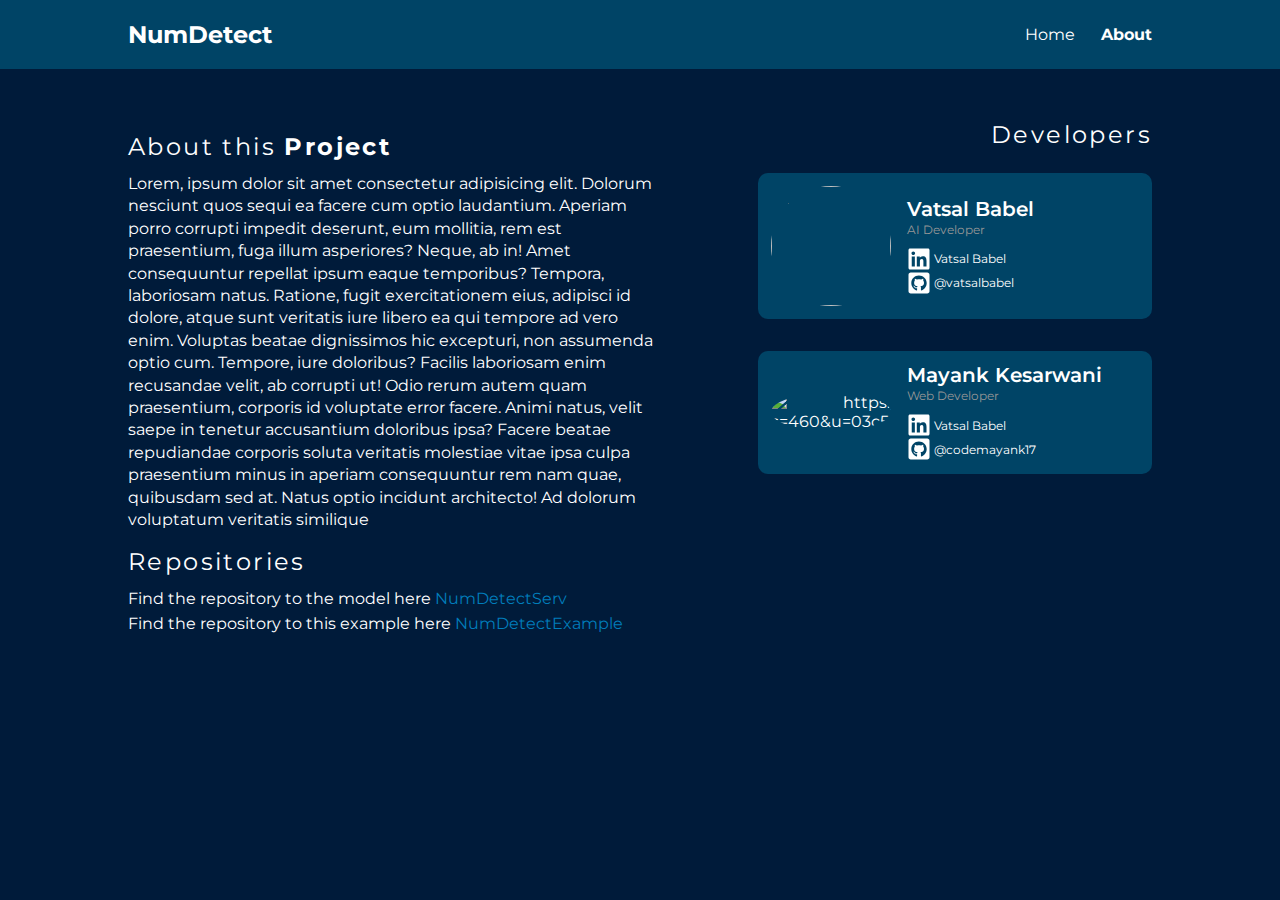
==== about.html @ 6d7ecf5c "created about page basic layout" ====
<!DOCTYPE html>
<html lang="en">
  <head>
    <meta charset="UTF-8" />
    <meta name="viewport" content="width=device-width, initial-scale=1.0" />
    <link rel="stylesheet" href="About.css" />
    <title>Document</title>
  </head>
  <body>
    <!-- Navbar -->
    <nav class="navbar">
      <a class="logo" href="./index.html">NumDetect</a>
      <ul>
        <li><a class="navlink" href="./index.html">Home</a></li>
        <li><a class="navlink active" href="./About.html">About</a></li>
      </ul>
    </nav>

    <!-- Main -->
    <div class="main">
      <!-- Left -->
      <div class="left">
        <h3>About this <span>Project</span></h3>
        <p>
          Lorem, ipsum dolor sit amet consectetur adipisicing elit. Dolorum
          nesciunt quos sequi ea facere cum optio laudantium. Aperiam porro
          corrupti impedit deserunt, eum mollitia, rem est praesentium, fuga
          illum asperiores? Neque, ab in! Amet consequuntur repellat ipsum eaque
          temporibus? Tempora, laboriosam natus. Ratione, fugit exercitationem
          eius, adipisci id dolore, atque sunt veritatis iure libero ea qui
          tempore ad vero enim. Voluptas beatae dignissimos hic excepturi, non
          assumenda optio cum. Tempore, iure doloribus? Facilis laboriosam enim
          recusandae velit, ab corrupti ut! Odio rerum autem quam praesentium,
          corporis id voluptate error facere. Animi natus, velit saepe in
          tenetur accusantium doloribus ipsa? Facere beatae repudiandae corporis
          soluta veritatis molestiae vitae ipsa culpa praesentium minus in
          aperiam consequuntur rem nam quae, quibusdam sed at. Natus optio
          incidunt architecto! Ad dolorum voluptatum veritatis similique
        </p>
        <h3>Repositories</h3>
        <p>
          Find the repository to the model here
          <a href="https://github.com/codemayank17/NumDetectServer"
            >NumDetectServ</a
          >
        </p>
        <p>
          Find the repository to this example here
          <a href="https://github.com/codemayank17/NumDetectExample"
            >NumDetectExample</a
          >
        </p>
      </div>

      <!-- Right -->
      <div class="right">
        <h3>Developers</h3>
        <div class="card">
          <div class="roundicon">
            <img
              src="https://avatars1.githubusercontent.com/u/29747166?s=460&u=8bc1dcc649165a727a7ced7a5fb6339a2d41113d&v=4"
              alt=""
            />
          </div>
          <div class="cardDesc">
            <h4>Vatsal Babel</h4>
            <span class="role">AI Developer</span>

            <a
              href="https://www.linkedin.com/in/vatsal-babel-587b99136/"
              class="socialLink"
            >
              <svg
                aria-hidden="true"
                focusable="false"
                data-prefix="fab"
                data-icon="linkedin"
                class="svg-inline--fa fa-linkedin fa-w-14"
                role="img"
                xmlns="http://www.w3.org/2000/svg"
                viewBox="0 0 448 512"
              >
                <path
                  fill="currentColor"
                  d="M416 32H31.9C14.3 32 0 46.5 0 64.3v383.4C0 465.5 14.3 480 31.9 480H416c17.6 0 32-14.5 32-32.3V64.3c0-17.8-14.4-32.3-32-32.3zM135.4 416H69V202.2h66.5V416zm-33.2-243c-21.3 0-38.5-17.3-38.5-38.5S80.9 96 102.2 96c21.2 0 38.5 17.3 38.5 38.5 0 21.3-17.2 38.5-38.5 38.5zm282.1 243h-66.4V312c0-24.8-.5-56.7-34.5-56.7-34.6 0-39.9 27-39.9 54.9V416h-66.4V202.2h63.7v29.2h.9c8.9-16.8 30.6-34.5 62.9-34.5 67.2 0 79.7 44.3 79.7 101.9V416z"
                ></path>
              </svg>
              <span>Vatsal Babel</span>
            </a>
            <a href="https://github.com/VatsalBabel" class="socialLink">
              <svg
                aria-hidden="true"
                focusable="false"
                data-prefix="fab"
                data-icon="github-square"
                class="svg-inline--fa fa-github-square fa-w-14"
                role="img"
                xmlns="http://www.w3.org/2000/svg"
                viewBox="0 0 448 512"
              >
                <path
                  fill="currentColor"
                  d="M400 32H48C21.5 32 0 53.5 0 80v352c0 26.5 21.5 48 48 48h352c26.5 0 48-21.5 48-48V80c0-26.5-21.5-48-48-48zM277.3 415.7c-8.4 1.5-11.5-3.7-11.5-8 0-5.4.2-33 .2-55.3 0-15.6-5.2-25.5-11.3-30.7 37-4.1 76-9.2 76-73.1 0-18.2-6.5-27.3-17.1-39 1.7-4.3 7.4-22-1.7-45-13.9-4.3-45.7 17.9-45.7 17.9-13.2-3.7-27.5-5.6-41.6-5.6-14.1 0-28.4 1.9-41.6 5.6 0 0-31.8-22.2-45.7-17.9-9.1 22.9-3.5 40.6-1.7 45-10.6 11.7-15.6 20.8-15.6 39 0 63.6 37.3 69 74.3 73.1-4.8 4.3-9.1 11.7-10.6 22.3-9.5 4.3-33.8 11.7-48.3-13.9-9.1-15.8-25.5-17.1-25.5-17.1-16.2-.2-1.1 10.2-1.1 10.2 10.8 5 18.4 24.2 18.4 24.2 9.7 29.7 56.1 19.7 56.1 19.7 0 13.9.2 36.5.2 40.6 0 4.3-3 9.5-11.5 8-66-22.1-112.2-84.9-112.2-158.3 0-91.8 70.2-161.5 162-161.5S388 165.6 388 257.4c.1 73.4-44.7 136.3-110.7 158.3zm-98.1-61.1c-1.9.4-3.7-.4-3.9-1.7-.2-1.5 1.1-2.8 3-3.2 1.9-.2 3.7.6 3.9 1.9.3 1.3-1 2.6-3 3zm-9.5-.9c0 1.3-1.5 2.4-3.5 2.4-2.2.2-3.7-.9-3.7-2.4 0-1.3 1.5-2.4 3.5-2.4 1.9-.2 3.7.9 3.7 2.4zm-13.7-1.1c-.4 1.3-2.4 1.9-4.1 1.3-1.9-.4-3.2-1.9-2.8-3.2.4-1.3 2.4-1.9 4.1-1.5 2 .6 3.3 2.1 2.8 3.4zm-12.3-5.4c-.9 1.1-2.8.9-4.3-.6-1.5-1.3-1.9-3.2-.9-4.1.9-1.1 2.8-.9 4.3.6 1.3 1.3 1.8 3.3.9 4.1zm-9.1-9.1c-.9.6-2.6 0-3.7-1.5s-1.1-3.2 0-3.9c1.1-.9 2.8-.2 3.7 1.3 1.1 1.5 1.1 3.3 0 4.1zm-6.5-9.7c-.9.9-2.4.4-3.5-.6-1.1-1.3-1.3-2.8-.4-3.5.9-.9 2.4-.4 3.5.6 1.1 1.3 1.3 2.8.4 3.5zm-6.7-7.4c-.4.9-1.7 1.1-2.8.4-1.3-.6-1.9-1.7-1.5-2.6.4-.6 1.5-.9 2.8-.4 1.3.7 1.9 1.8 1.5 2.6z"
                ></path>
              </svg>
              <span>@vatsalbabel</span>
            </a>
          </div>
        </div>

        <div class="card">
          <div class="roundicon">
            <img
              src="https://avatars3.githubusercontent.com/u/25701635?s=460&u=03c5a60b97c549ff72b70f25cbcbd456daa11b4a&v=4"
              alt="https://avatars3.githubusercontent.com/u/25701635?s=460&u=03c5a60b97c549ff72b70f25cbcbd456daa11b4a&v=4"
            />
          </div>
          <div class="cardDesc">
            <h4>Mayank Kesarwani</h4>
            <span class="role">Web Developer</span>

            <a
              href="https://www.linkedin.com/in/mayank-kesarwani-95a5b0128/"
              class="socialLink"
            >
              <svg
                aria-hidden="true"
                focusable="false"
                data-prefix="fab"
                data-icon="linkedin"
                class="svg-inline--fa fa-linkedin fa-w-14"
                role="img"
                xmlns="http://www.w3.org/2000/svg"
                viewBox="0 0 448 512"
              >
                <path
                  fill="currentColor"
                  d="M416 32H31.9C14.3 32 0 46.5 0 64.3v383.4C0 465.5 14.3 480 31.9 480H416c17.6 0 32-14.5 32-32.3V64.3c0-17.8-14.4-32.3-32-32.3zM135.4 416H69V202.2h66.5V416zm-33.2-243c-21.3 0-38.5-17.3-38.5-38.5S80.9 96 102.2 96c21.2 0 38.5 17.3 38.5 38.5 0 21.3-17.2 38.5-38.5 38.5zm282.1 243h-66.4V312c0-24.8-.5-56.7-34.5-56.7-34.6 0-39.9 27-39.9 54.9V416h-66.4V202.2h63.7v29.2h.9c8.9-16.8 30.6-34.5 62.9-34.5 67.2 0 79.7 44.3 79.7 101.9V416z"
                ></path>
              </svg>
              <span>Vatsal Babel</span>
            </a>
            <a href="https://github.com/codemayank17" class="socialLink">
              <svg
                aria-hidden="true"
                focusable="false"
                data-prefix="fab"
                data-icon="github-square"
                class="svg-inline--fa fa-github-square fa-w-14"
                role="img"
                xmlns="http://www.w3.org/2000/svg"
                viewBox="0 0 448 512"
              >
                <path
                  fill="currentColor"
                  d="M400 32H48C21.5 32 0 53.5 0 80v352c0 26.5 21.5 48 48 48h352c26.5 0 48-21.5 48-48V80c0-26.5-21.5-48-48-48zM277.3 415.7c-8.4 1.5-11.5-3.7-11.5-8 0-5.4.2-33 .2-55.3 0-15.6-5.2-25.5-11.3-30.7 37-4.1 76-9.2 76-73.1 0-18.2-6.5-27.3-17.1-39 1.7-4.3 7.4-22-1.7-45-13.9-4.3-45.7 17.9-45.7 17.9-13.2-3.7-27.5-5.6-41.6-5.6-14.1 0-28.4 1.9-41.6 5.6 0 0-31.8-22.2-45.7-17.9-9.1 22.9-3.5 40.6-1.7 45-10.6 11.7-15.6 20.8-15.6 39 0 63.6 37.3 69 74.3 73.1-4.8 4.3-9.1 11.7-10.6 22.3-9.5 4.3-33.8 11.7-48.3-13.9-9.1-15.8-25.5-17.1-25.5-17.1-16.2-.2-1.1 10.2-1.1 10.2 10.8 5 18.4 24.2 18.4 24.2 9.7 29.7 56.1 19.7 56.1 19.7 0 13.9.2 36.5.2 40.6 0 4.3-3 9.5-11.5 8-66-22.1-112.2-84.9-112.2-158.3 0-91.8 70.2-161.5 162-161.5S388 165.6 388 257.4c.1 73.4-44.7 136.3-110.7 158.3zm-98.1-61.1c-1.9.4-3.7-.4-3.9-1.7-.2-1.5 1.1-2.8 3-3.2 1.9-.2 3.7.6 3.9 1.9.3 1.3-1 2.6-3 3zm-9.5-.9c0 1.3-1.5 2.4-3.5 2.4-2.2.2-3.7-.9-3.7-2.4 0-1.3 1.5-2.4 3.5-2.4 1.9-.2 3.7.9 3.7 2.4zm-13.7-1.1c-.4 1.3-2.4 1.9-4.1 1.3-1.9-.4-3.2-1.9-2.8-3.2.4-1.3 2.4-1.9 4.1-1.5 2 .6 3.3 2.1 2.8 3.4zm-12.3-5.4c-.9 1.1-2.8.9-4.3-.6-1.5-1.3-1.9-3.2-.9-4.1.9-1.1 2.8-.9 4.3.6 1.3 1.3 1.8 3.3.9 4.1zm-9.1-9.1c-.9.6-2.6 0-3.7-1.5s-1.1-3.2 0-3.9c1.1-.9 2.8-.2 3.7 1.3 1.1 1.5 1.1 3.3 0 4.1zm-6.5-9.7c-.9.9-2.4.4-3.5-.6-1.1-1.3-1.3-2.8-.4-3.5.9-.9 2.4-.4 3.5.6 1.1 1.3 1.3 2.8.4 3.5zm-6.7-7.4c-.4.9-1.7 1.1-2.8.4-1.3-.6-1.9-1.7-1.5-2.6.4-.6 1.5-.9 2.8-.4 1.3.7 1.9 1.8 1.5 2.6z"
                ></path>
              </svg>
              <span>@codemayank17</span>
            </a>
          </div>
        </div>
      </div>
    </div>
  </body>
</html>
---- About.css ----
@import url("https://fonts.googleapis.com/css2?family=Montserrat:wght@400;600;700&display=swap");
* {
  margin: 0;
  padding: 0;
  -webkit-box-sizing: border-box;
          box-sizing: border-box;
}

body {
  height: 100vh;
  background-color: #001b3a;
  font-family: "Montserrat", sans-serif;
}

body .navbar {
  position: fixed;
  width: 100%;
  background-color: #004466;
  display: -webkit-box;
  display: -ms-flexbox;
  display: flex;
  padding: 20px 10vw;
  -webkit-box-align: center;
      -ms-flex-align: center;
          align-items: center;
  -webkit-box-pack: justify;
      -ms-flex-pack: justify;
          justify-content: space-between;
}

body .navbar ul {
  display: -webkit-box;
  display: -ms-flexbox;
  display: flex;
  list-style: none;
}

body .navbar a {
  text-decoration: none;
  color: white;
}

body .navbar .navlink {
  font-weight: 400;
  font-size: 16px;
}

body .navbar .active {
  font-weight: 700;
  margin-left: 2vw;
}

body .navbar .logo {
  font-size: 24px;
  font-weight: 700;
}

body .main {
  display: -webkit-box;
  display: -ms-flexbox;
  display: flex;
  padding: 120px 10vw 0 10vw;
  min-height: 100%;
  color: white;
}

@media only screen and (max-width: 768px) {
  body .main {
    -webkit-box-orient: vertical;
    -webkit-box-direction: normal;
        -ms-flex-direction: column;
            flex-direction: column;
    text-align: center;
  }
}

body .main .left {
  display: -webkit-box;
  display: -ms-flexbox;
  display: flex;
  -webkit-box-orient: vertical;
  -webkit-box-direction: normal;
      -ms-flex-direction: column;
          flex-direction: column;
  -webkit-box-flex: 0.6;
      -ms-flex-positive: 0.6;
          flex-grow: 0.6;
  padding: 0 5em 0 0;
}

@media only screen and (max-width: 768px) {
  body .main .left {
    padding: 0;
    margin-bottom: 100px;
  }
}

body .main .left h3 {
  font-size: 1.5em;
  font-weight: 400;
  margin: 0.5em 0;
  letter-spacing: 0.1em;
}

@media only screen and (max-width: 768px) {
  body .main .left h3 {
    margin: 1em 0;
  }
}

body .main .left h3 span {
  font-weight: 700;
}

body .main .left p {
  line-height: 1.4em;
  margin-bottom: 0.2em;
}

body .main .left a {
  text-decoration: none;
  color: #007dbb;
  -webkit-transition: 0.4s;
  transition: 0.4s;
}

body .main .left a:hover {
  color: #40d9ff;
}

body .main .right {
  display: -webkit-box;
  display: -ms-flexbox;
  display: flex;
  -webkit-box-orient: vertical;
  -webkit-box-direction: normal;
      -ms-flex-direction: column;
          flex-direction: column;
  min-width: 40%;
  text-align: end;
}

body .main .right h3 {
  font-size: 1.5em;
  font-weight: 400;
  margin-bottom: 1em;
  letter-spacing: 0.1em;
}

body .main .right .card {
  display: -webkit-box;
  display: -ms-flexbox;
  display: flex;
  margin: 0 0 2em 1em;
  background-color: #004466;
  -webkit-box-align: center;
      -ms-flex-align: center;
          align-items: center;
  padding: 1vw;
  border-radius: 10px;
}

body .main .right .card .roundicon {
  max-width: 120px;
  max-height: 120px;
  border-radius: 50%;
  overflow: hidden;
  margin: 0 1em 0 0;
}

body .main .right .card .roundicon img {
  width: 120px;
  height: 120px;
}

body .main .right .card .cardDesc {
  display: -webkit-box;
  display: -ms-flexbox;
  display: flex;
  -webkit-box-orient: vertical;
  -webkit-box-direction: normal;
      -ms-flex-direction: column;
          flex-direction: column;
  text-align: left;
  -webkit-box-flex: 1;
      -ms-flex-positive: 1;
          flex-grow: 1;
}

body .main .right .card .cardDesc h4 {
  font-size: 20px;
  font-weight: 600;
  margin-bottom: 1px;
}

body .main .right .card .cardDesc .role {
  font-size: 12px;
  font-weight: 400;
  color: #979797;
  margin-bottom: 10px;
}

body .main .right .card .cardDesc .socialLink {
  display: -webkit-box;
  display: -ms-flexbox;
  display: flex;
  -webkit-box-flex: 1;
      -ms-flex-positive: 1;
          flex-grow: 1;
  -webkit-box-align: center;
      -ms-flex-align: center;
          align-items: center;
  text-decoration: none;
  color: white;
  -webkit-transition: 0.2s;
  transition: 0.2s;
}

body .main .right .card .cardDesc .socialLink span {
  font-size: 12px;
}

body .main .right .card .cardDesc .socialLink svg {
  height: 1.5em;
  width: 1.5em;
  margin-right: 0.2em;
}

body .main .right .card .cardDesc .socialLink:hover {
  color: #001b3a;
}

@media only screen and (max-width: 768px) {
  body .main .right h3 {
    text-align: center;
  }
  body .main .right .card {
    margin: 0 0 1em 0;
    padding: 3vw;
  }
  body .main .right .card .roundicon {
    max-width: 80px;
    max-height: 80px;
    border-radius: 50%;
    overflow: hidden;
    margin: 0 1em 0 0;
  }
  body .main .right .card .roundicon img {
    width: 80px;
    height: 80px;
  }
  body .main .right .card .socialLink {
    margin-bottom: 7px;
  }
}
/*# sourceMappingURL=About.css.map */
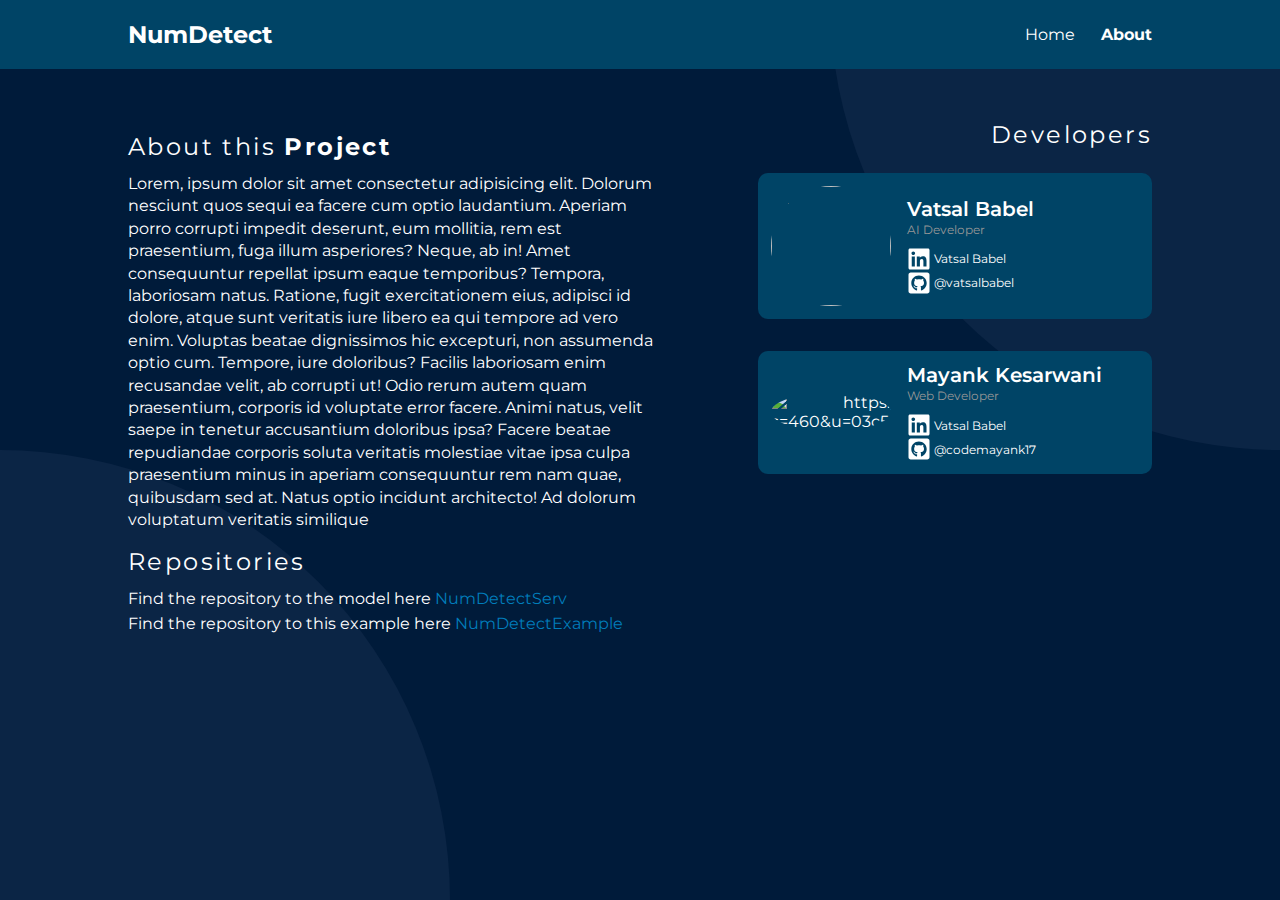
==== commit 5e226d30: "experimenting with background pattern" ====
--- a/about.html
+++ b/about.html
@@ -7,6 +7,11 @@
     <title>Document</title>
   </head>
   <body>
+    <!-- cirles -->
+    <img class="circle1" src="./projectImages/Ellipse 1.svg" alt="" />
+
+    <img class="circle2" src="./projectImages/Ellipse 1.svg" alt="" />
+
     <!-- Navbar -->
     <nav class="navbar">
       <a class="logo" href="./index.html">NumDetect</a>
--- a/About.css
+++ b/About.css
@@ -53,6 +53,37 @@
 body .navbar .logo {
   font-size: 24px;
   font-weight: 700;
+}
+
+body .circle1,
+body .circle2 {
+  position: absolute;
+  width: 50vh;
+  height: 50vh;
+  z-index: -1;
+}
+
+body .circle1 {
+  top: 0;
+  right: 0;
+}
+
+body .circle2 {
+  -webkit-transform: rotateZ(180deg);
+          transform: rotateZ(180deg);
+  bottom: 0;
+  left: 0;
+}
+
+@media only screen and (max-width: 768px) {
+  body {
+    height: auto;
+  }
+  body .circle1,
+  body .circle2 {
+    width: 50vw;
+    height: 50vw;
+  }
 }
 
 body .main {
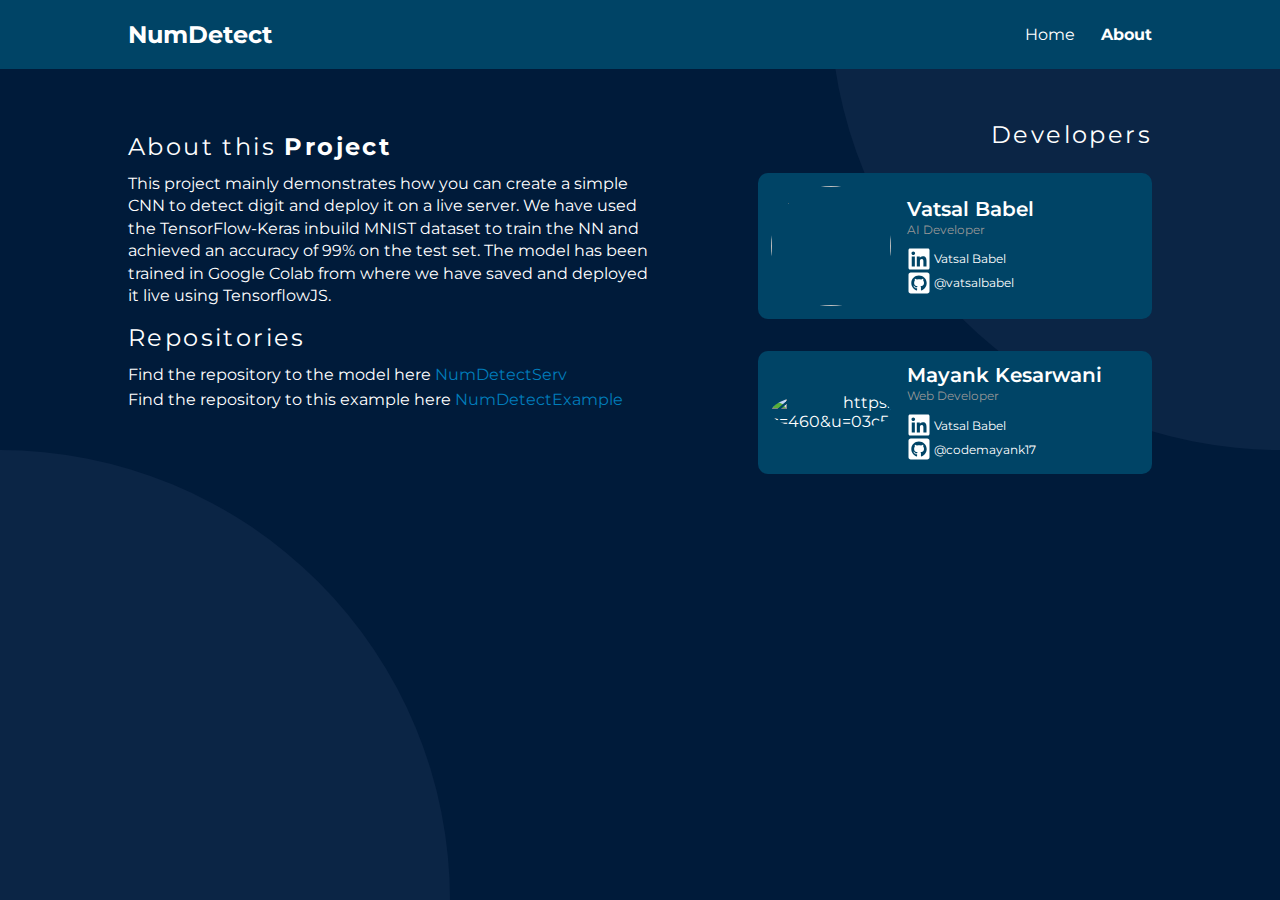
==== commit 0de64303: "Update about.html" ====
--- a/about.html
+++ b/about.html
@@ -27,25 +27,12 @@
       <div class="left">
         <h3>About this <span>Project</span></h3>
         <p>
-          Lorem, ipsum dolor sit amet consectetur adipisicing elit. Dolorum
-          nesciunt quos sequi ea facere cum optio laudantium. Aperiam porro
-          corrupti impedit deserunt, eum mollitia, rem est praesentium, fuga
-          illum asperiores? Neque, ab in! Amet consequuntur repellat ipsum eaque
-          temporibus? Tempora, laboriosam natus. Ratione, fugit exercitationem
-          eius, adipisci id dolore, atque sunt veritatis iure libero ea qui
-          tempore ad vero enim. Voluptas beatae dignissimos hic excepturi, non
-          assumenda optio cum. Tempore, iure doloribus? Facilis laboriosam enim
-          recusandae velit, ab corrupti ut! Odio rerum autem quam praesentium,
-          corporis id voluptate error facere. Animi natus, velit saepe in
-          tenetur accusantium doloribus ipsa? Facere beatae repudiandae corporis
-          soluta veritatis molestiae vitae ipsa culpa praesentium minus in
-          aperiam consequuntur rem nam quae, quibusdam sed at. Natus optio
-          incidunt architecto! Ad dolorum voluptatum veritatis similique
+          This project mainly demonstrates how you can create a simple CNN to detect digit and deploy it on a live server. We have used the TensorFlow-Keras inbuild MNIST dataset to train the NN and achieved an accuracy of 99% on the test set. The model has been trained in Google Colab from where we have saved and deployed it live using TensorflowJS.
         </p>
         <h3>Repositories</h3>
         <p>
           Find the repository to the model here
-          <a href="https://github.com/codemayank17/NumDetectServer"
+          <a href="https://github.com/VatsalBabel/NumDetectServer"
             >NumDetectServ</a
           >
         </p>
--- a/About.css
+++ b/About.css
@@ -77,12 +77,10 @@
 
 @media only screen and (max-width: 768px) {
   body {
-    height: auto;
-  }
-  body .circle1,
+    height: 100%;
+  }
   body .circle2 {
-    width: 50vw;
-    height: 50vw;
+    display: none;
   }
 }
 
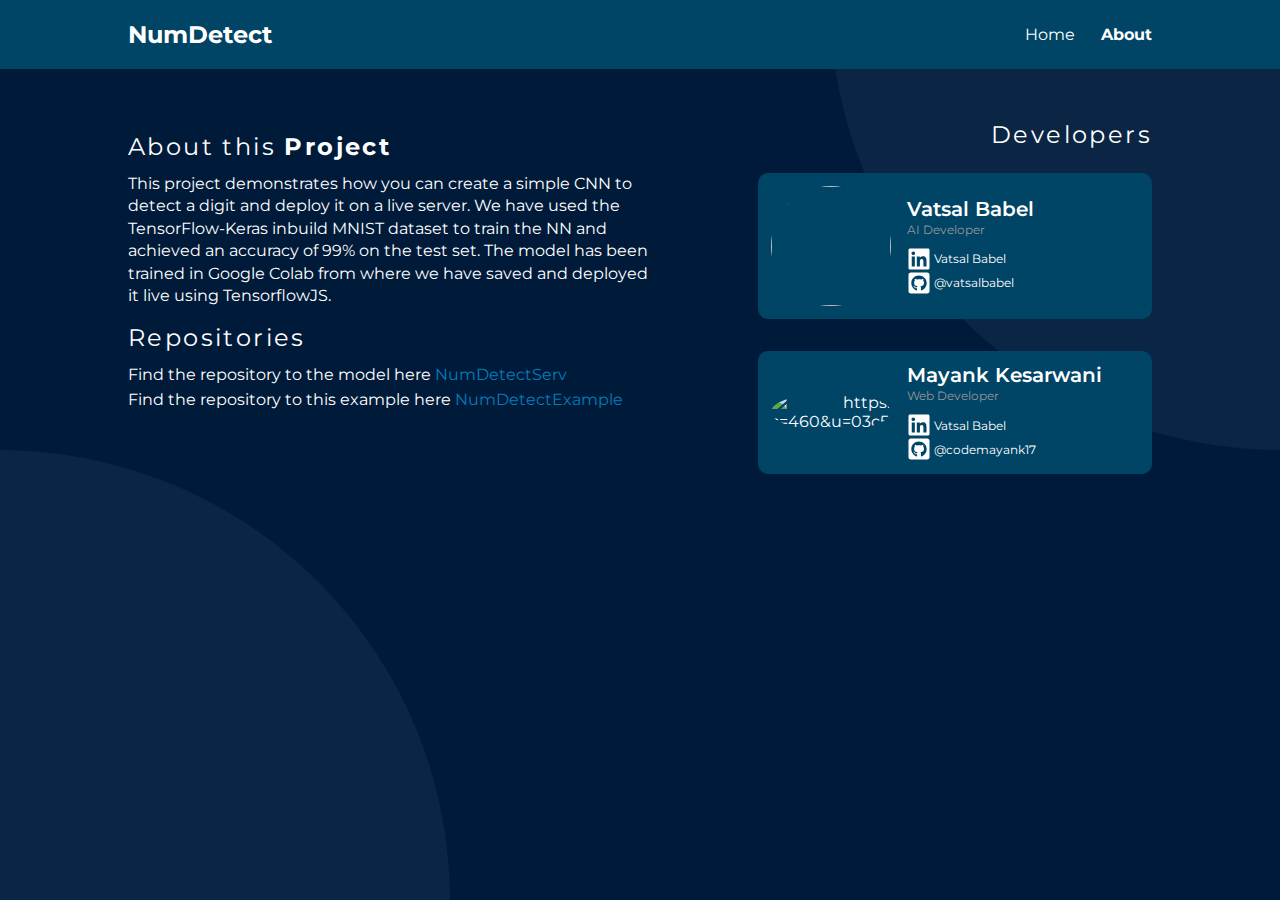
==== commit f77fedb4: "Update about.html" ====
--- a/about.html
+++ b/about.html
@@ -27,7 +27,12 @@
       <div class="left">
         <h3>About this <span>Project</span></h3>
         <p>
-          This project mainly demonstrates how you can create a simple CNN to detect digit and deploy it on a live server. We have used the TensorFlow-Keras inbuild MNIST dataset to train the NN and achieved an accuracy of 99% on the test set. The model has been trained in Google Colab from where we have saved and deployed it live using TensorflowJS.
+          This project demonstrates how you can create a simple CNN to 
+          detect a digit and deploy it on a live server. We have used the 
+          TensorFlow-Keras inbuild MNIST dataset to train the NN and achieved 
+          an accuracy of 99% on the test set. The model has been trained in 
+          Google Colab from where we have saved and deployed it live using 
+          TensorflowJS.
         </p>
         <h3>Repositories</h3>
         <p>
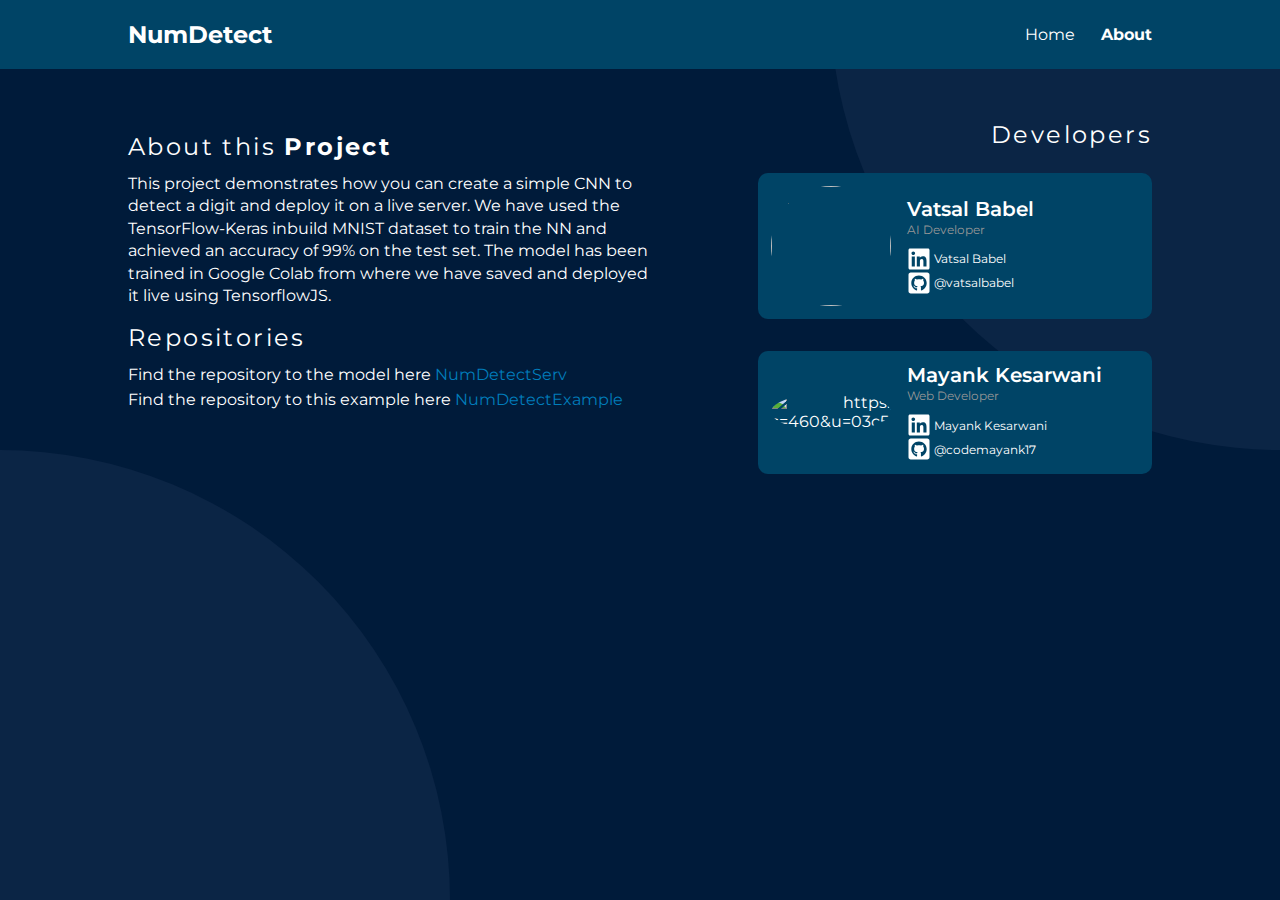
==== commit 803e3c2d: "Update about.html" ====
--- a/about.html
+++ b/about.html
@@ -3,8 +3,9 @@
   <head>
     <meta charset="UTF-8" />
     <meta name="viewport" content="width=device-width, initial-scale=1.0" />
+    <meta name="theme-color" content="#001b3a" />
     <link rel="stylesheet" href="About.css" />
-    <title>Document</title>
+    <title>NumDetect | About</title>
   </head>
   <body>
     <!-- cirles -->
@@ -27,11 +28,11 @@
       <div class="left">
         <h3>About this <span>Project</span></h3>
         <p>
-          This project demonstrates how you can create a simple CNN to 
-          detect a digit and deploy it on a live server. We have used the 
-          TensorFlow-Keras inbuild MNIST dataset to train the NN and achieved 
-          an accuracy of 99% on the test set. The model has been trained in 
-          Google Colab from where we have saved and deployed it live using 
+          This project demonstrates how you can create a simple CNN to detect a
+          digit and deploy it on a live server. We have used the
+          TensorFlow-Keras inbuild MNIST dataset to train the NN and achieved an
+          accuracy of 99% on the test set. The model has been trained in Google
+          Colab from where we have saved and deployed it live using
           TensorflowJS.
         </p>
         <h3>Repositories</h3>
@@ -135,7 +136,7 @@
                   d="M416 32H31.9C14.3 32 0 46.5 0 64.3v383.4C0 465.5 14.3 480 31.9 480H416c17.6 0 32-14.5 32-32.3V64.3c0-17.8-14.4-32.3-32-32.3zM135.4 416H69V202.2h66.5V416zm-33.2-243c-21.3 0-38.5-17.3-38.5-38.5S80.9 96 102.2 96c21.2 0 38.5 17.3 38.5 38.5 0 21.3-17.2 38.5-38.5 38.5zm282.1 243h-66.4V312c0-24.8-.5-56.7-34.5-56.7-34.6 0-39.9 27-39.9 54.9V416h-66.4V202.2h63.7v29.2h.9c8.9-16.8 30.6-34.5 62.9-34.5 67.2 0 79.7 44.3 79.7 101.9V416z"
                 ></path>
               </svg>
-              <span>Vatsal Babel</span>
+              <span>Mayank Kesarwani</span>
             </a>
             <a href="https://github.com/codemayank17" class="socialLink">
               <svg
